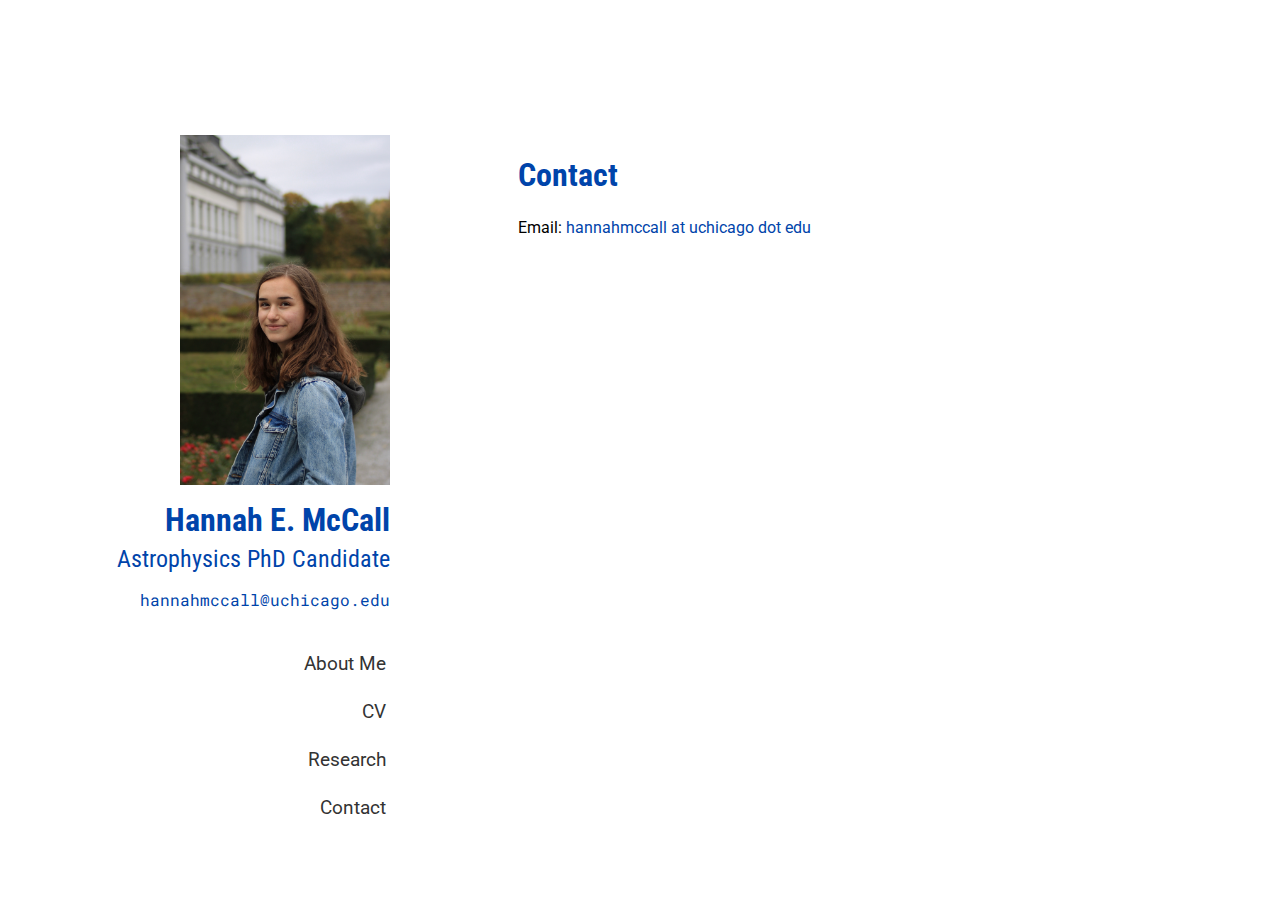
==== contact.html @ 29c947a2 "size of profile pic" ====
<html>

<head>
    <title></title>
    <link rel="stylesheet" href="https://fonts.googleapis.com/css?family=Roboto|Roboto+Condensed|Roboto+Mono" />

    <link rel="stylesheet" href="style.css" />
    <link rel="stylesheet" href="style_desktop.css" , media="screen and (min-width: 800px)" />
    <link rel="stylesheet" href="style_mobile.css" , media="screen and (max-width: 800px)" />
</head>

<body>
    <div class="container">
        <div class="left_panel">
            <div class="profile_box">
                <div class="padding_block"></div>
                <div class="profile_pic"></div>
                <span class="name">Hannah E. McCall</span>
                <span class="prof">Astrophysics PhD Candidate</span>
                <span class="email">hannahmccall@uchicago.edu</span>
                <div class="navigation">
                    
                    <a href="index.html">About Me</a>
                    
                    <a href="cv.html">CV</a>
                    
                    <a href="research.html">Research</a>
                    
                    <a href="contact.html">Contact</a>
                    
                </div>
            </div>
        </div>
        <div class="main_panel">
            <div class="main_text">
                <div class="padding_block"></div>
                <h1>Contact</h1>

<p>Email: <a href="mailto:hannahmccall at uchicago dot edu">hannahmccall at uchicago dot edu</a></p>

                <div class="padding_block"></div>
            </div>
        </div>
    </div>
</body>

</html>
---- style.css ----
body {
    margin: 0;
}

.name {
    font-size: 2em;
    font-weight: bold;
    display: block;
    font-family: Roboto Condensed;
    margin-top: .5em;
    color: #04a;
}

.prof {
    font-size: 1.5em;
    display: block;
    font-family: Roboto Condensed;
    margin-top: .25em;
    color: #04a;
}

.email {
    font-size: 1.0em;
    display: block;
    font-family: Roboto Mono;
    margin-top: 1.0em;
    color: #04a;
}

.main_text h1 {
    font-family: Roboto Condensed;
    color: #04a;
}

.main_text a {
    color: #04a;
    text-decoration: none;
}

.main_text a:hover {
    text-decoration: underline;
}

.main_text p {
    font-size: 1.0em;
    line-height: 1.5em;
}

.profile_pic {
    width: 210px;
    height: 350px;
    border-radius: 0%;
    background-image: url("hannah_e_mccall.jpg");
    background-size: cover;
    display: inline-block;
}

.main_text table {
    border-collapse: collapse;
    margin: auto;
}

.main_text th {
    font-weight: 800;
    padding: 0.5em;
    border-bottom: 2px solid #04a;
}

.main_text td {
    padding: 0.5em;
}
---- style_desktop.css ----
body {
    margin: 0;
}

.container {
    width: 100%;
    height: 100%;
    display: flex;
    font-family: Roboto;
}

.left_panel {
    width: 33%;
    min-width: 200px;
    height: 100%;
    background-color: #fff;
    padding-right: 4em;
    text-align: right;
    display: flex;
    justify-content: flex-end;
}

.main_panel {
    width: 70%;
    max-height: 100%;
    background-color: #fff;
    overflow: scroll;
    float: left;
}

.main_text {
    margin-left: 4em;
    width: 66%;
    min-width: 400px;
}

.padding_block {
    height: 15%;
    min-height: 100px;
}

.profile_pic {
    width: 210px;
    height: 350px;
    border-radius: 0%;
    background-image: url("hannah_e_mccall.jpg");
    background-size: cover;
    background-position: center;
    display: inline-block;
}

.navigation {
    margin-top: 2em;
}

.navigation a {
    display: block;
    font-size: 1.2em;
    margin-top: 1em;
    color: #333;
    background-color: #FFF;
    width: 95%;
    padding: 0.5em;
    text-align: right;
    text-decoration: none;
    margin-top: 6px;
    margin-bottom: 6px;
    margin-right: 1em;
    padding-right: 10px;
    border-right: 6px solid #fff;
    transition-duration: 100ms;
    transition-property: border-right;
}

.navigation a:visited {
    color: #333;
}


.navigation a:hover {
    background-color: #fff;
    margin-bottom: 6px;
    margin-top: 6px;
    <!--padding-right: 10px;-->
    border-right: 6px solid #04a;
    transition-duration: 100ms;
    <!--transition-property: border-right;-->
}
---- style_mobile.css ----
.container {
    width: 100%;
    height: 100%;
    display: flex;
    font-family: Roboto;
    background-color: cover;
    margin: auto;
    flex-direction: column;
}

.left_panel {
    flex-grow: 0.4;
    background-color: #fff;
    text-align: left;
    display: block;
    background-blend-mode: darken;
}

.main_panel {
    width: 100%;
    flex-grow: 0.6;
    background-color: #fff;
    overflow: scroll;
    float: left;
    display: block;
}

.main_text {
    padding-left: 4em;
    padding-right: 4em;
    width: 80%;
}

.padding_block {
    height: 8%;
    min-height: 50px;
}

.profile_pic {
    width: 210px;
    height: 350px;
    border-radius: 0%;
    background-image: url("hannah_e_mccall.jpg");
    background-size: cover;
    background-position: center;
    margin-left: 2em;
    margin-right: 2em;
    float: left;
}

.navigation {
    margin-top: 2em;
}

.navigation a {
    display: inline-block;
    font-size: 1.2em;
    margin-top: 1em;
    color: #333;
    background-color: #FFF;
    width: auto;
    padding: 0.5em;
    text-align: right;
    text-decoration: none;
    margin-top: 6px;
    margin-bottom: 6px;
    padding-bottom: 4px;
    transition-duration: 100ms;
    border-bottom: 6px solid #fff;
    transition-property: padding-bottom, border-bottom;
}

.navigation a:visited {
    color: #333;
}

.navigation a:hover {
    background-color: #fff;
    margin-bottom: 6px;
    margin-top: 6px;
    padding-bottom: 4px;
    border-bottom: 6px solid #04a;
    transition-duration: 100ms;
    transition-property: padding-bottom, border-bottom;
}
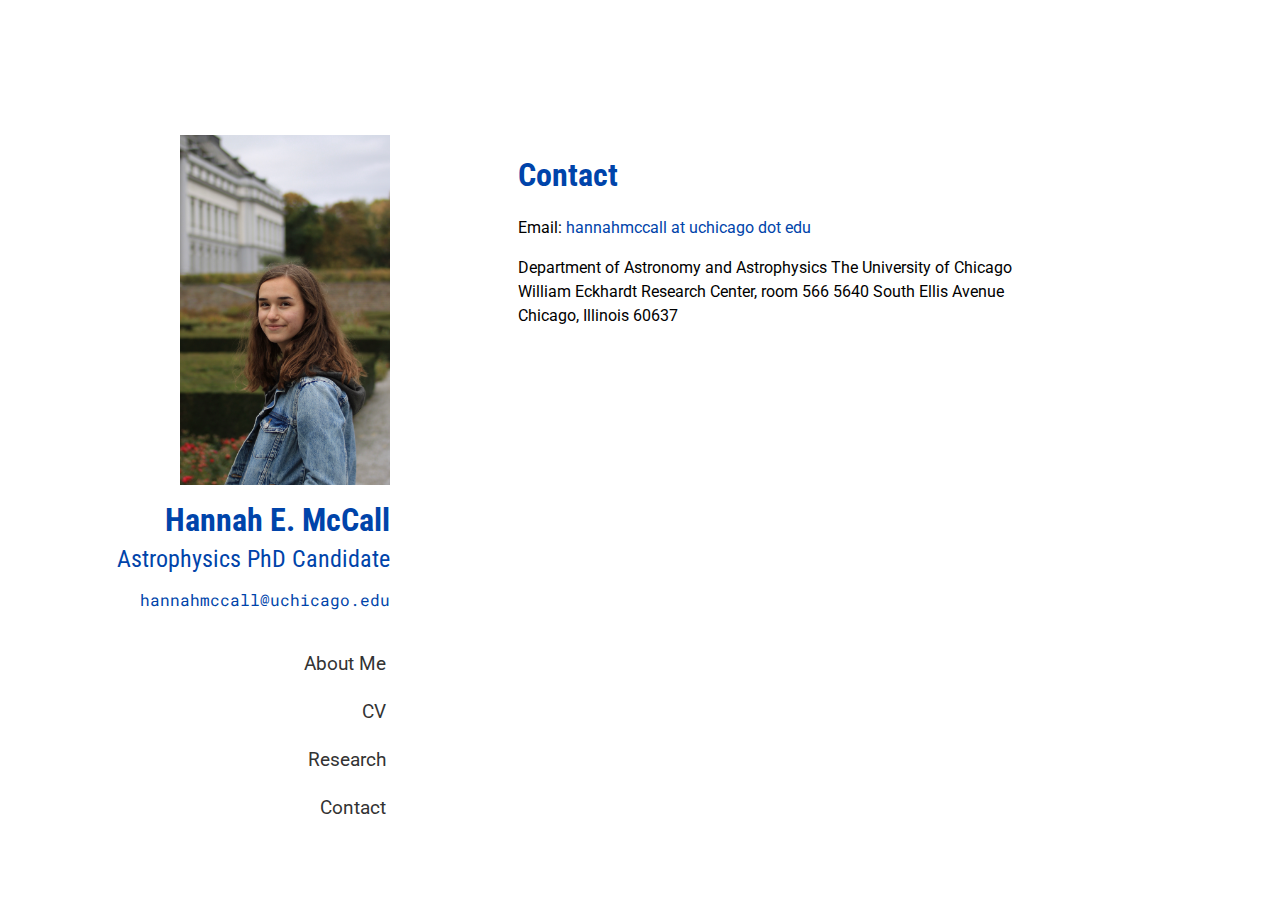
==== commit b7ea764f: "about me" ====
--- a/contact.html
+++ b/contact.html
@@ -38,6 +38,12 @@
 
 <p>Email: <a href="mailto:hannahmccall at uchicago dot edu">hannahmccall at uchicago dot edu</a></p>
 
+<p>Department of Astronomy and Astrophysics
+The University of Chicago
+William Eckhardt Research Center, room 566
+5640 South Ellis Avenue
+Chicago, Illinois 60637</p>
+
                 <div class="padding_block"></div>
             </div>
         </div>
--- a/style.css
+++ b/style.css
@@ -1,5 +1,10 @@
 body {
     margin: 0;
+}
+
+.site-header {
+    border-top:5px solid #424242;
+    position: relative;
 }
 
 .name {
--- a/style_desktop.css
+++ b/style_desktop.css
@@ -1,5 +1,10 @@
 body {
     margin: 0;
+}
+
+.site-header {
+    border-top:5px solid #424242;
+    position:relative;
 }
 
 .container {
@@ -81,8 +86,8 @@
     background-color: #fff;
     margin-bottom: 6px;
     margin-top: 6px;
-    <!--padding-right: 10px;-->
+    padding-right: 10px;
     border-right: 6px solid #04a;
     transition-duration: 100ms;
-    <!--transition-property: border-right;-->
+    transition-property: border-right;
 }
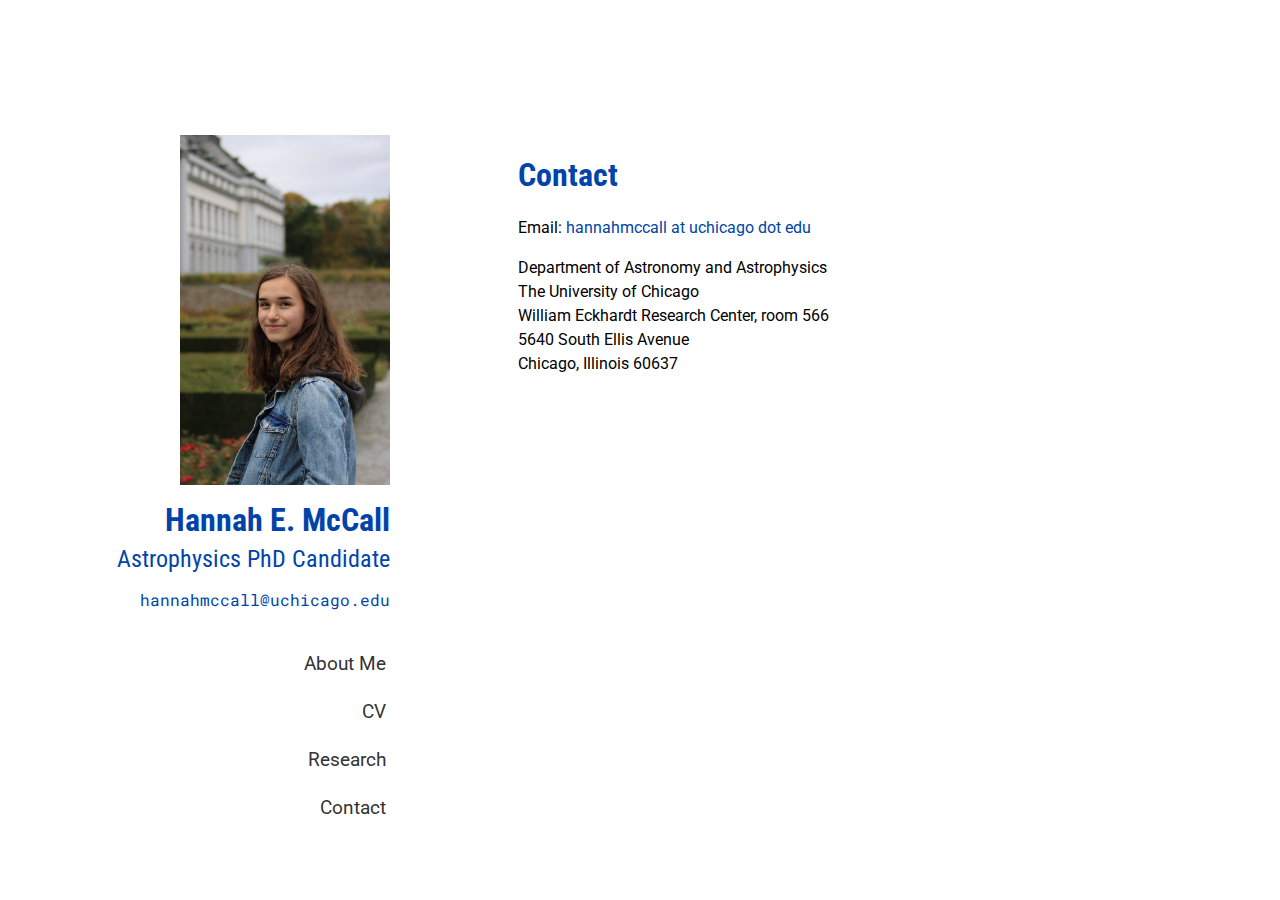
==== commit 4bbac217: "contact info" ====
--- a/contact.html
+++ b/contact.html
@@ -38,10 +38,10 @@
 
 <p>Email: <a href="mailto:hannahmccall at uchicago dot edu">hannahmccall at uchicago dot edu</a></p>
 
-<p>Department of Astronomy and Astrophysics
-The University of Chicago
-William Eckhardt Research Center, room 566
-5640 South Ellis Avenue
+<p>Department of Astronomy and Astrophysics <br />
+The University of Chicago <br />
+William Eckhardt Research Center, room 566 <br />
+5640 South Ellis Avenue <br />
 Chicago, Illinois 60637</p>
 
                 <div class="padding_block"></div>
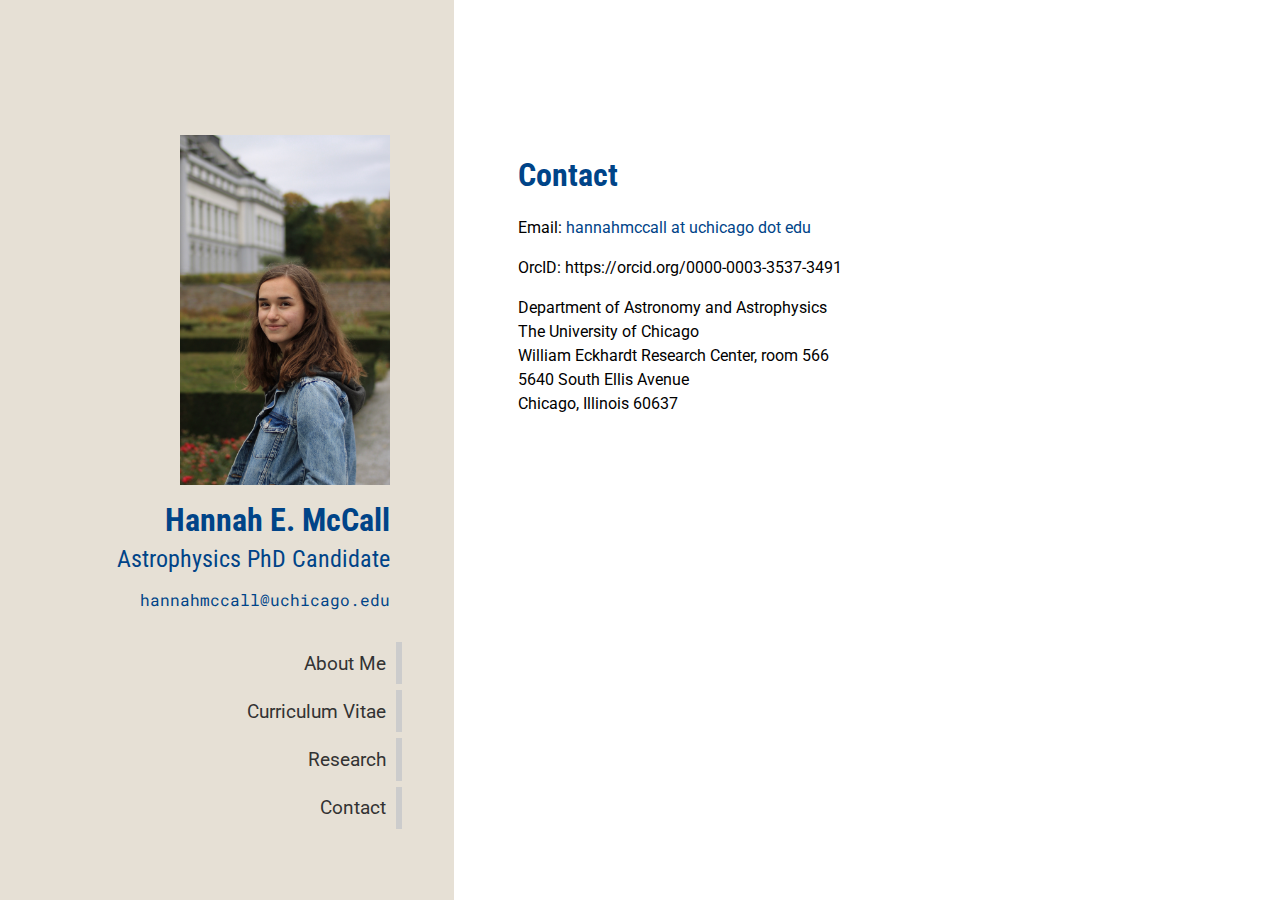
==== commit 01c077cb: "colors and cv" ====
--- a/contact.html
+++ b/contact.html
@@ -22,7 +22,7 @@
                     
                     <a href="index.html">About Me</a>
                     
-                    <a href="cv.html">CV</a>
+                    <a href="curriculum_vitae.html">Curriculum Vitae</a>
                     
                     <a href="research.html">Research</a>
                     
@@ -38,6 +38,8 @@
 
 <p>Email: <a href="mailto:hannahmccall at uchicago dot edu">hannahmccall at uchicago dot edu</a></p>
 
+<p>OrcID: https://orcid.org/0000-0003-3537-3491</p>
+
 <p>Department of Astronomy and Astrophysics <br />
 The University of Chicago <br />
 William Eckhardt Research Center, room 566 <br />
--- a/style.css
+++ b/style.css
@@ -13,7 +13,7 @@
     display: block;
     font-family: Roboto Condensed;
     margin-top: .5em;
-    color: #04a;
+    color: #048;
 }
 
 .prof {
@@ -21,7 +21,7 @@
     display: block;
     font-family: Roboto Condensed;
     margin-top: .25em;
-    color: #04a;
+    color: #048;
 }
 
 .email {
@@ -29,16 +29,16 @@
     display: block;
     font-family: Roboto Mono;
     margin-top: 1.0em;
-    color: #04a;
+    color: #048;
 }
 
 .main_text h1 {
     font-family: Roboto Condensed;
-    color: #04a;
+    color: #048;
 }
 
 .main_text a {
-    color: #04a;
+    color: #048;
     text-decoration: none;
 }
 
@@ -52,7 +52,7 @@
 }
 
 .profile_pic {
-    width: 210px;
+    width: 215px;
     height: 350px;
     border-radius: 0%;
     background-image: url("hannah_e_mccall.jpg");
@@ -68,7 +68,7 @@
 .main_text th {
     font-weight: 800;
     padding: 0.5em;
-    border-bottom: 2px solid #04a;
+    border-bottom: 2px solid #048;
 }
 
 .main_text td {
--- a/style_desktop.css
+++ b/style_desktop.css
@@ -18,7 +18,7 @@
     width: 33%;
     min-width: 200px;
     height: 100%;
-    background-color: #fff;
+    background-color: #E6E0D5;
     padding-right: 4em;
     text-align: right;
     display: flex;
@@ -63,7 +63,7 @@
     font-size: 1.2em;
     margin-top: 1em;
     color: #333;
-    background-color: #FFF;
+    background-color: #E6E0D5;
     width: 95%;
     padding: 0.5em;
     text-align: right;
@@ -72,7 +72,7 @@
     margin-bottom: 6px;
     margin-right: 1em;
     padding-right: 10px;
-    border-right: 6px solid #fff;
+    border-right: 6px solid #CCC;
     transition-duration: 100ms;
     transition-property: border-right;
 }
@@ -83,11 +83,11 @@
 
 
 .navigation a:hover {
-    background-color: #fff;
+    background-color: #E6E0D5;
     margin-bottom: 6px;
     margin-top: 6px;
     padding-right: 10px;
-    border-right: 6px solid #04a;
+    border-right: 6px solid #048;
     transition-duration: 100ms;
     transition-property: border-right;
 }
--- a/style_mobile.css
+++ b/style_mobile.css
@@ -10,7 +10,7 @@
 
 .left_panel {
     flex-grow: 0.4;
-    background-color: #fff;
+    background-color: #E6E0D5;
     text-align: left;
     display: block;
     background-blend-mode: darken;
@@ -57,7 +57,7 @@
     font-size: 1.2em;
     margin-top: 1em;
     color: #333;
-    background-color: #FFF;
+    background-color: #E6E0D5;
     width: auto;
     padding: 0.5em;
     text-align: right;
@@ -66,7 +66,7 @@
     margin-bottom: 6px;
     padding-bottom: 4px;
     transition-duration: 100ms;
-    border-bottom: 6px solid #fff;
+    border-bottom: 6px solid #CCC;
     transition-property: padding-bottom, border-bottom;
 }
 
@@ -75,11 +75,11 @@
 }
 
 .navigation a:hover {
-    background-color: #fff;
+    background-color: #E6E0D5;
     margin-bottom: 6px;
     margin-top: 6px;
     padding-bottom: 4px;
-    border-bottom: 6px solid #04a;
+    border-bottom: 6px solid #048;
     transition-duration: 100ms;
     transition-property: padding-bottom, border-bottom;
 }
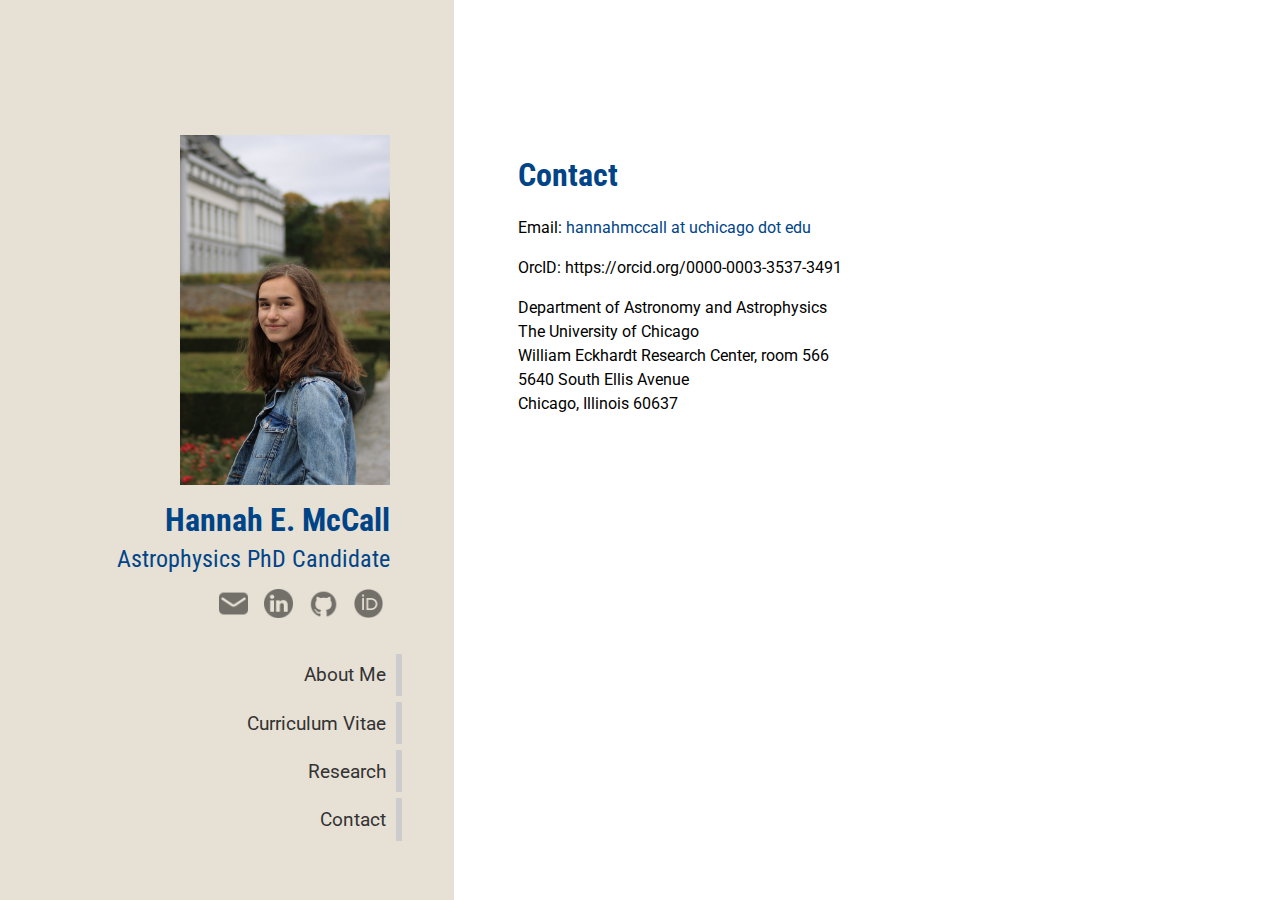
==== commit fdbba948: "icons" ====
--- a/contact.html
+++ b/contact.html
@@ -17,7 +17,20 @@
                 <div class="profile_pic"></div>
                 <span class="name">Hannah E. McCall</span>
                 <span class="prof">Astrophysics PhD Candidate</span>
-                <span class="email">hannahmccall@uchicago.edu</span>
+                <div class="email">
+                    <a href="mailto:hannahmccall@uchicago.edu">
+                        <div style="background-image: url('email.png');" class="icon"></div>
+                    </a>
+                    <a href="https://www.linkedin.com/in/hannah-mccall-772194165/">
+                        <div style="background-image: url('linkedin.png');" class="icon"></div>
+                    </a>
+                    <a href="https://github.com/hannahmccall">
+                        <div style="background-image: url('github.png');" class="icon"></div>
+                    </a>
+                    <a href="https://orcid.org/0000-0003-3537-3491">
+                        <div style="background-image: url('orcid.png');" class="icon"></div>
+                    </a>
+                </div>
                 <div class="navigation">
                     
                     <a href="index.html">About Me</a>
--- a/style.css
+++ b/style.css
@@ -3,7 +3,7 @@
 }
 
 .site-header {
-    border-top:5px solid #424242;
+    border-top: 5px solid #424242;
     position: relative;
 }
 
@@ -30,6 +30,27 @@
     font-family: Roboto Mono;
     margin-top: 1.0em;
     color: #048;
+}
+
+.email a {
+    text-decoration: none;
+    display: inline-block;
+    opacity: 50%;
+    transition: opacity 100ms;
+}
+
+.email a:hover {
+    opacity: 100%;
+    transition: opacity 100ms;
+}
+
+.icon {
+    width: 1.8em;
+    height: 1.8em;
+    margin-right: 0.4em;
+    display: inline-block;
+    background-position: center;
+    background-size: contain;
 }
 
 .main_text h1 {
@@ -73,4 +94,4 @@
 
 .main_text td {
     padding: 0.5em;
-}
+}--- a/style_mobile.css
+++ b/style_mobile.css
@@ -38,8 +38,8 @@
 
 .profile_pic {
     width: 210px;
-    height: 350px;
-    border-radius: 0%;
+    height: 210px;
+    border-radius: 50%;
     background-image: url("hannah_e_mccall.jpg");
     background-size: cover;
     background-position: center;
@@ -82,4 +82,4 @@
     border-bottom: 6px solid #048;
     transition-duration: 100ms;
     transition-property: padding-bottom, border-bottom;
-}
+}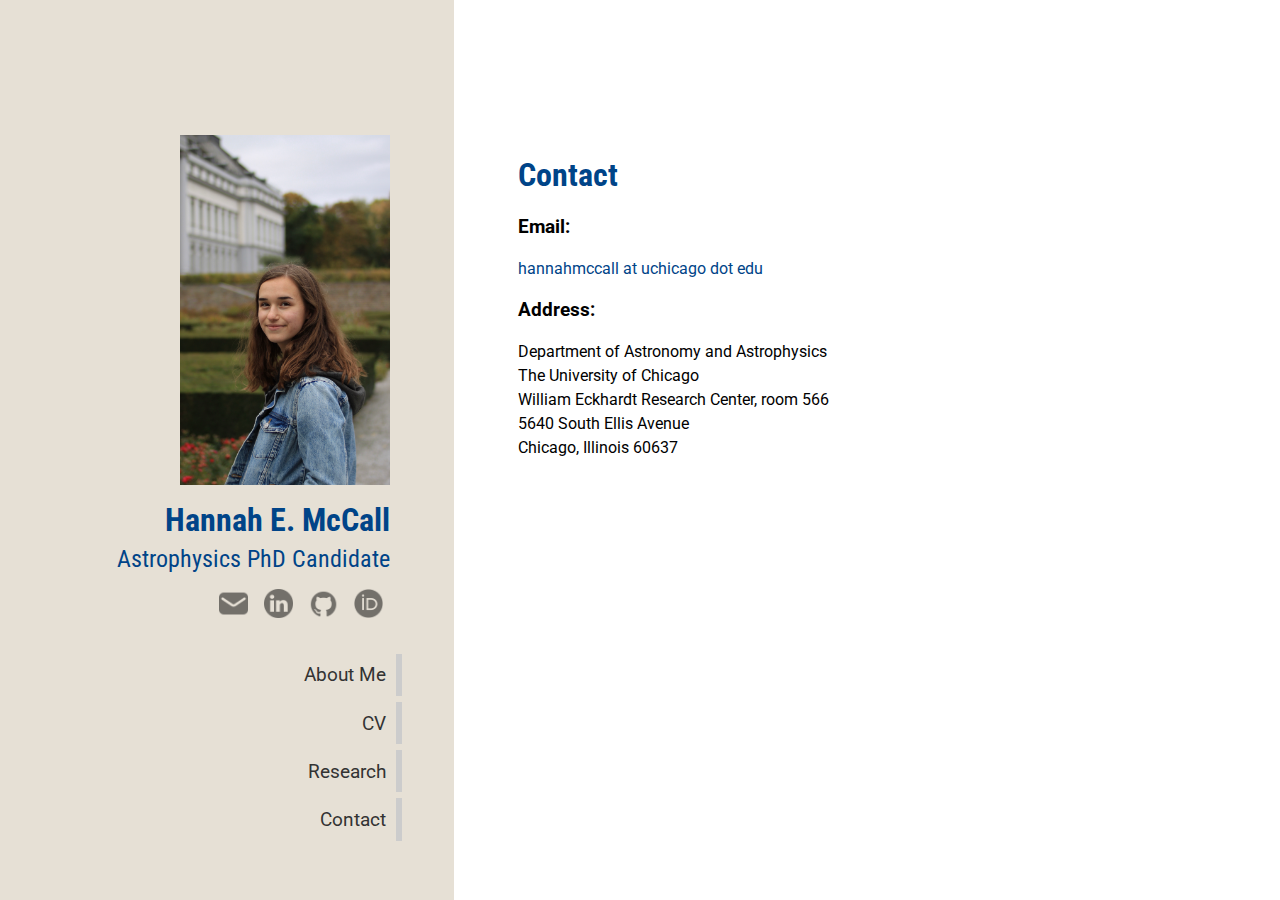
==== commit 78a0b07b: "contact info" ====
--- a/contact.html
+++ b/contact.html
@@ -5,8 +5,8 @@
     <link rel="stylesheet" href="https://fonts.googleapis.com/css?family=Roboto|Roboto+Condensed|Roboto+Mono" />
 
     <link rel="stylesheet" href="style.css" />
-    <link rel="stylesheet" href="style_desktop.css" , media="screen and (min-width: 800px)" />
-    <link rel="stylesheet" href="style_mobile.css" , media="screen and (max-width: 800px)" />
+    <link rel="stylesheet" href="style_desktop.css" , media="screen and (min-width: 1000px)" />
+    <link rel="stylesheet" href="style_mobile.css" , media="screen and (max-width: 1000px)" />
 </head>
 
 <body>
@@ -35,7 +35,7 @@
                     
                     <a href="index.html">About Me</a>
                     
-                    <a href="curriculum_vitae.html">Curriculum Vitae</a>
+                    <a href="cv.html">CV</a>
                     
                     <a href="research.html">Research</a>
                     
@@ -49,9 +49,11 @@
                 <div class="padding_block"></div>
                 <h1>Contact</h1>
 
-<p>Email: <a href="mailto:hannahmccall at uchicago dot edu">hannahmccall at uchicago dot edu</a></p>
+<h3>Email:</h3>
 
-<p>OrcID: https://orcid.org/0000-0003-3537-3491</p>
+<p><a href="mailto:hannahmccall at uchicago dot edu">hannahmccall at uchicago dot edu</a></p>
+
+<h3>Address:</h3>
 
 <p>Department of Astronomy and Astrophysics <br />
 The University of Chicago <br />
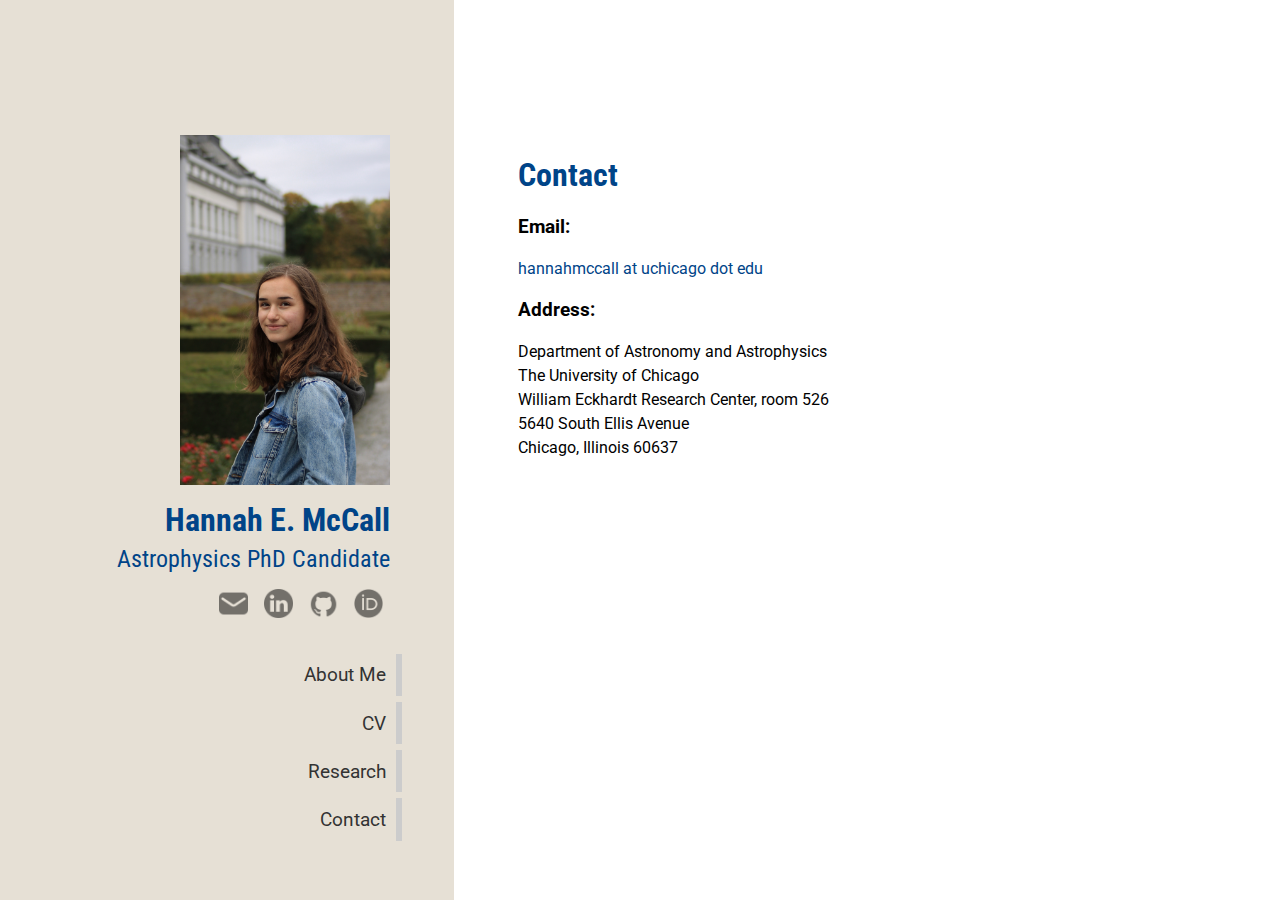
==== commit fff9149d: "research updates" ====
--- a/contact.html
+++ b/contact.html
@@ -55,10 +55,10 @@
 
 <h3>Address:</h3>
 
-<p>Department of Astronomy and Astrophysics <br />
-The University of Chicago <br />
-William Eckhardt Research Center, room 566 <br />
-5640 South Ellis Avenue <br />
+<p>Department of Astronomy and Astrophysics<br />
+The University of Chicago<br />
+William Eckhardt Research Center, room 526<br />
+5640 South Ellis Avenue<br />
 Chicago, Illinois 60637</p>
 
                 <div class="padding_block"></div>
